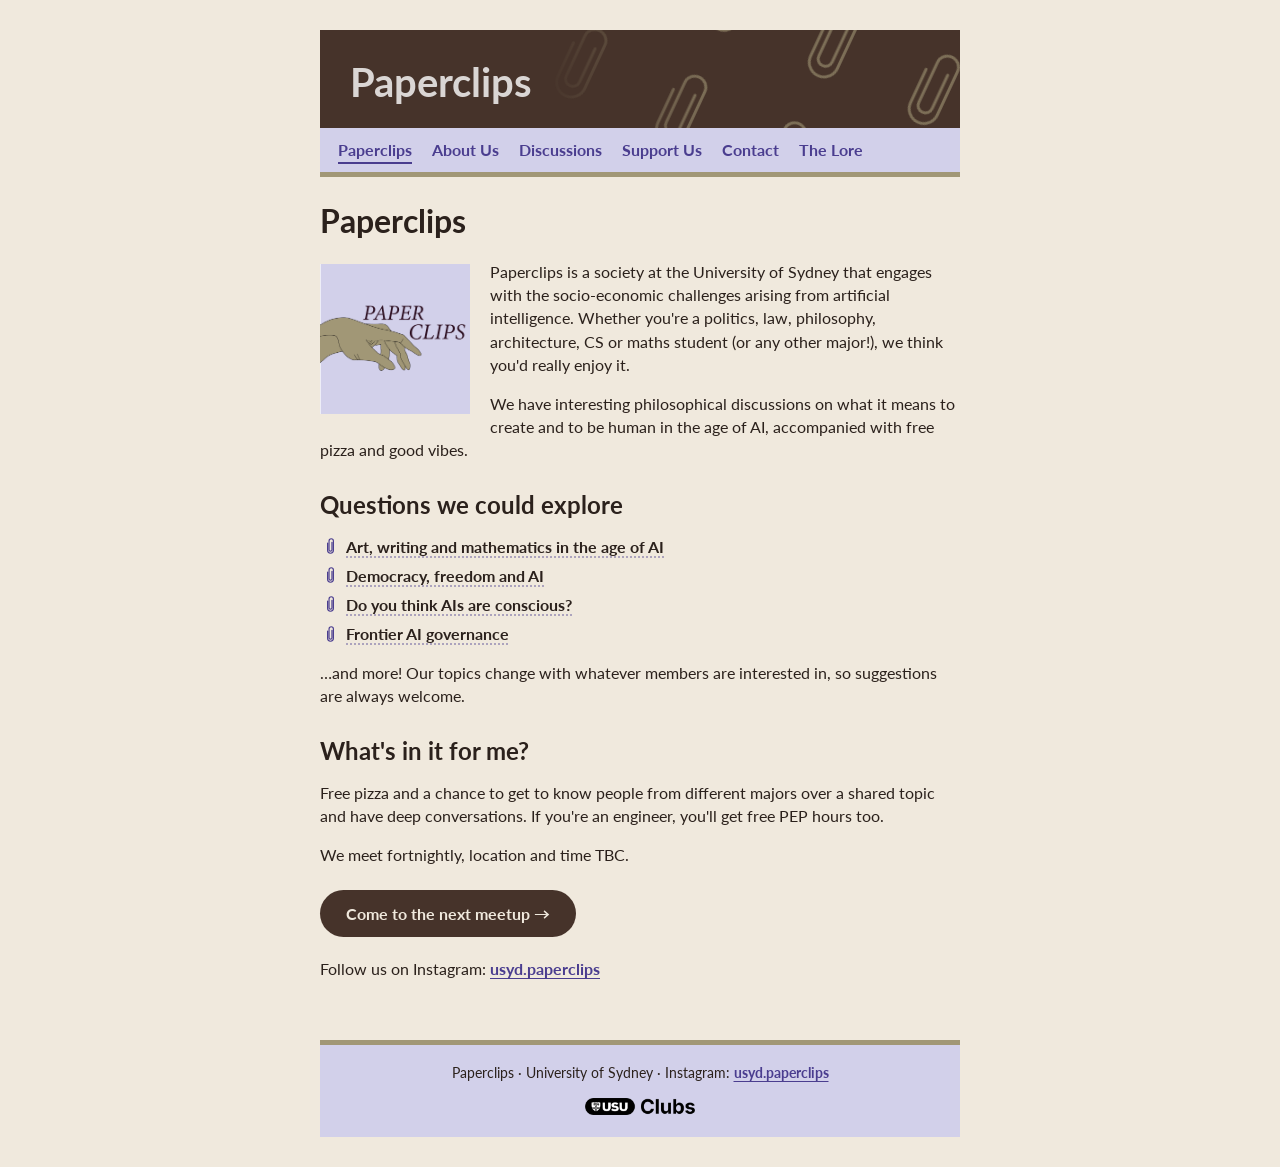
==== index.html @ 24644272 "update website with bio" ====
<!DOCTYPE html>
<html lang="en">
<head>
    <meta charset="utf-8">
    <meta name="viewport" content="width=device-width, initial-scale=1">
    <title>Paperclips</title>
    <link rel="icon" type="image/png" href="images/no-hand-paperclips-logo_Hand%20only.png">
    <link href="style.css" rel="stylesheet">
    <link rel="preconnect" href="https://fonts.gstatic.com">
    <link href="https://fonts.googleapis.com/css2?family=Lato:ital,wght@0,100;0,300;0,400;0,700;0,900;1,100;1,300;1,400;1,700;1,900&display=swap" rel="stylesheet">
</head>

<body>


    <header>

        <h1> Paperclips</h1>


    <nav>
       
        <a href="index.html" aria-current="page">Paperclips</a>
        <a href="about.html">About Us</a>
        <a href="discussions.html">Discussions</a>
        <a href="support.html">Support Us</a>
        <a href="contact.html">Contact</a>
        <a href="the-lore.html">The Lore</a>
    
    </nav> 

</header>

<h1> Paperclips</h1>
    
    <section>

    <img class="logo" src="images/pink-paperclips-logo-no-desc_Hand%20only.png" alt="Paperclips logo: a hand reaching towards the words Paper Clips" width="150" height="150">

    <p>Paperclips is a society at the University of Sydney that engages with the socio-economic challenges arising from artificial intelligence. Whether you're a politics,
    law, philosophy, architecture, CS or maths student (or any other major!), we think you'd really enjoy it.</p>
    
    <p>We have interesting philosophical discussions on what it means to create and to be human in the age of AI, accompanied with free pizza and good vibes.</p>

    <h2>Questions we could explore</h2>

    <ul class="topics">
        <li tabindex="0"><strong>Art, writing and mathematics in the age of AI</strong><span class="topic-question">What does it mean to make art, to create and to do academic research in the age of AI?</span></li>
        <li tabindex="0"><strong>Democracy, freedom and AI</strong><span class="topic-question">Does AI pose a risk to democracy?</span></li>
        <li tabindex="0"><strong>Do you think AIs are conscious?</strong><span class="topic-question">Are AIs conscious, and what does that mean for AI safety?</span></li>
        <li tabindex="0"><strong>Frontier AI governance</strong><span class="topic-question">Should we have open-source AI models, given the potential for misuse by bad actors?</span></li>
    </ul>

    <p>&hellip;and more! Our topics change with whatever members are interested in, so suggestions are always welcome.</p>

    <h2>What's in it for me?</h2>

    <p>Free pizza and a chance to get to know people from different majors over a shared topic and have deep
    conversations. If you're an engineer, you'll get free PEP hours too.</p>

   <p>We meet fortnightly, location and time TBC.</p> 

    <!-- PLACEHOLDER: add the next event or how to join -->
    <!-- <p class="placeholder">[Next event or how to join]</p> -->

    <a class="meetupbtn" href="https://www.instagram.com/usyd.paperclips/">Come to the next meetup &rarr;</a>

    <p>Follow us on Instagram: <a href="https://www.instagram.com/usyd.paperclips/">usyd.paperclips</a></p>

    </section>

<footer>
    <p>Paperclips &middot; University of Sydney &middot; Instagram: <a href="https://www.instagram.com/usyd.paperclips/">usyd.paperclips</a></p>
    <a class="footer-usu" href="https://usu.edu.au/" target="_blank" rel="noopener"><img src="images/usu-clubs-logo-black.png" alt="USU Clubs" width="110" height="17"></a>
</footer>

</body>
</html>
---- style.css ----
/* Lavender from the Paperclips logo */
:root{--lavender: #d2d0ea; --lavender-dark: #5e4fae; --brown: #3b2a1d}

html{background-color: lightgoldenrodyellow; overflow-y: scroll}

body{width: 50%; max-width: 720px; margin: auto}

nav{background-color:burlywood; padding: 12px 10px; border-bottom: 5px solid var(--lavender);}

a{margin-left: 10px; text-decoration: none; font-family: "Lato"; font-weight: 700;
}

a, a:visited{color: var(--brown)}

p a, li a{margin-left: 0; text-decoration: underline; text-decoration-thickness: 1px; text-decoration-color: var(--lavender-dark); text-underline-offset: 3px}

nav a{margin: 0 8px}

nav a[aria-current="page"]{text-decoration: underline; text-decoration-color: var(--lavender-dark);
    text-decoration-thickness: 1.5px; text-underline-offset: 6px}

a:hover{color: var(--lavender-dark)}

.p1{color:crimson}

.p2{color:blue}

p {font-family: "Lato"; line-height: 1.45;}

h1, h2, h3{font-family: "Lato";}

body > h1{margin: 24px 0 20px}

h2{margin: 28px 0 8px}

li{font-family: "Lato"; line-height: 1.45;}

ul{list-style: none; padding-left: 4px}

ul li{position: relative; padding-left: 22px}

ul li::before{

    content: ""; position: absolute; left: 2px; top: calc(0.725em - 8px);
    width: 9px; height: 16px; background: url("images/list-bullet.svg") no-repeat center / contain;
}


.photo-right{

    float: right; margin: 0 0 10px 20px;
}

aside{

    float:right; width:280px; display: block; text-align: center;
    background-color: var(--lavender); margin: 0 0 16px 24px; padding: 12px 16px;
    border-radius: 4px;
    font-family: "Lato";
}

.logo{

    float: left; margin: 4px 20px 12px 0
}

aside blockquote{margin: 8px 0 12px; font-style: italic; line-height: 1.5}

header{background-image:url("images/header-banner-brown.svg"); background-size: cover; padding-top: 28px; margin-top: 30px; }

header h1{color: rgb(255, 255, 255, 0.8); margin: 0 0 22px 30px; font-size: 40px;}

th, td {font-family: "Lato";

    border: solid black 1px; padding: 5px;
    text-align: center;

}

table{border-collapse: collapse;}

caption{
    font-family: "Lato"; font-size: 24px; padding: 10px; font-weight: 900;

}

th{

    background-color: saddlebrown;
    color: white;
}

img{max-width: 100%; height: auto;}


/* "The nerdy bit" dropdown */

details{

    background-color: var(--lavender); padding: 10px 16px; margin: 20px 0; clear: both;
    border-radius: 4px;
    font-family: "Lato";
}

summary{font-weight: 700; cursor: pointer;}

summary:hover{color: var(--lavender-dark)}

details p{margin-bottom: 4px}

/* Discussions page: one collapsible box per session */

.sessions details{margin: 12px 0}

.sessions summary{font-size: 17px}

.topics li{margin-bottom: 6px}

.topic-question{display: block; font-size: 14px; line-height: 1.4; opacity: 0.8}

/* On devices with a mouse, show each question as a tooltip on hover instead */
@media (hover: hover){

    .topics li strong{text-decoration: underline dotted rgba(74, 61, 143, 0.5); text-underline-offset: 4px; cursor: default}

    .topic-question{

        position: absolute; left: 22px; top: calc(100% + 4px); z-index: 5;
        width: max-content; max-width: 380px; padding: 8px 12px; border-radius: 6px;
        background-color: #e7e5f4; box-shadow: 0 3px 10px rgba(43, 33, 28, 0.18);
        opacity: 0; visibility: hidden; transition: opacity 0.15s;
    }

    .topics li:hover .topic-question, .topics li:focus .topic-question{opacity: 1; visibility: visible}
}

.session-question{display: block; font-size: 14px; font-weight: 400; line-height: 1.4; opacity: 0.8}

.session-question{margin: 4px 0 2px 18px}


.sessions details[open] summary{margin-bottom: 8px}

.signoff{font-style: italic}

/* Drawing (The Lore page) */

/* Drawing and logo side by side, same height (widths match the 4:3 and 1:1 image shapes) */
/* Images float left so the paragraph wraps beside and then underneath them */
.logo-row{display: flow-root; clear: both; margin: 12px 0 20px}

.logo-row > p{margin-top: 0}

.logo-pair{display: flex; gap: 10px; align-items: flex-start; float: left; width: 410px; margin: 4px 20px 8px 0}

.logo-pair figure.drawing{flex: 4 1 0; margin: 0; min-width: 0}

.logo-pair figure.logo-final{flex: 3 1 0}

figure.drawing{clear: both; margin: 20px 0}

figure.drawing img{display: block; width: 100%; border-radius: 4px}

figure.drawing figcaption{font-family: "Lato"; font-size: 14px; font-style: italic; margin-top: 6px; opacity: 0.8}

/* Quote box (The Lore page) */

blockquote.quote{

    clear: both; margin: 20px 0; padding: 14px 20px 6px;
    background-color: #e7e5f4; border-left: 4px solid #a19776; border-radius: 4px;
}

blockquote.quote p{font-style: italic; margin-top: 0}

blockquote.quote p.quote-source{font-style: normal; font-size: 14px; text-align: right}

.coming-soon{font-style: italic; opacity: 0.8}

[hidden]{display: none !important}


/* Gallery, based on the 2nd World Problems about us page */

.wholegallery{

    display: grid; grid-template-columns: 1fr;
    gap: 20px; margin: 24px 0;
}

/* One person per row: photo on the left, name, role and bio on the right */
div.gallery {
    display: grid; grid-template-columns: 200px 1fr; gap: 20px; align-items: start;
    background-color: white;
    padding: 12px;
    border: 1px solid rgba(70, 51, 42, 0.15);
}

div.gallery > a {
    display: block;
    margin: 0;
}

div.gallery img {
    display: block;
    width: 100%;
    aspect-ratio: 4 / 3; object-fit: cover; object-position: 50% 30%;
}

div.desc {
    padding: 2px 4px 4px 0;
    text-align: left;
    line-height: 1.45;
    font-family: "Lato";
    font-weight: 300;
}

div.desc .name{
    font-size: 20px;
    font-weight: 700;
}

div.desc p{margin: 0}

div.desc .name-role{font-weight: 400}

div.desc .role{margin: 2px 0 10px; opacity: 0.8}

.placeholder{background-color: yellow;}


/* Meetup button, based on the 2nd World Problems tickets button */

a.meetupbtn, a.meetupbtn:visited{

    display: inline-block; margin: 8px 0 4px; padding: 14px 26px;
    background-color: var(--brown); color: lightgoldenrodyellow;
    border-radius: 40px;
}

a.meetupbtn:hover{background-color: var(--lavender-dark); color: white}


/* Supported by (support page) */

.supporter{

    border-top: 1px solid rgba(59, 42, 29, 0.2); padding: 28px 4px 12px; margin: 0;
}

h2 + .supporter{margin-top: 20px}

a.supporter-logo{

    display: flex; align-items: center; gap: 14px; margin: 0 0 18px;
    font-size: 18px; font-weight: 900; color: var(--brown);
}

a.supporter-logo img{display: block; border-radius: 4px; height: auto}

a.supporter-logo:hover{color: var(--lavender-dark)}

.usu-clubs{width: 180px}

.supporter p{margin-top: 0}

.supporter p.disclaimer{font-size: 13px; color: #6b5a4b; line-height: 1.4}


/* How to join steps (contact page) */

ol.steps{padding-left: 22px}

ol.steps li{margin-bottom: 8px; padding-left: 4px}

ol.steps li::marker{font-weight: 900; color: var(--lavender-dark)}


/* Footer */

footer{

    margin: 60px 0 30px; padding: 4px 20px; background-color: burlywood;
    border-top: 5px solid var(--lavender); text-align: center; font-size: 14px;
}



footer a.footer-usu{display: inline-block; margin: 0 0 14px}

footer a.footer-usu img{display: block}

/* Responsive */

@media (max-width: 1100px){

    body{width: 80%}
}

@media (max-width: 700px){

    body{width: auto; margin: 0 16px}

    footer{margin-bottom: 16px}

    header{padding-top: 24px; margin-top: 0}

    header h1{margin: 0 0 18px 16px; font-size: 32px}

    nav{display: flex; flex-wrap: wrap; gap: 8px 0; padding: 10px 6px}

    aside{float: none; width: auto; margin: 0 0 20px}

    body > h1{margin: 20px 0 16px}

    .logo, .photo-right img{width: 110px}

    div.gallery{grid-template-columns: 110px 1fr; gap: 14px; padding: 10px}

    .logo-pair{float: none; width: 100%; margin: 0 0 12px}
}


/* ---------- Theme: four colours ----------
   Beige (page), brown (banner, button, stripes, text), lavender (nav, footer, boxes; from the logo)
   and one purple (links, bullets, underlines).
   Delete everything from here down to go back to the yellow and tan look. */

:root{--brown: #46332a; --lavender-dark: #4a3d8f}

html{background-color: #f0e9dd}

body{color: #2b211c}

header{background-image: url("images/header-banner-brown.svg")}

nav{background-color: var(--lavender); border-bottom-color: #a19776}

footer{background-color: var(--lavender); border-top-color: #a19776}

a, a:visited, nav a, nav a:visited{color: var(--lavender-dark)}

a:hover, nav a:hover{color: var(--brown)}

a.supporter-logo, a.supporter-logo:visited{color: var(--brown)}

a.supporter-logo:hover{color: var(--lavender-dark)}

details{background-color: #e7e5f4}

a.meetupbtn, a.meetupbtn:visited{background-color: var(--brown); color: #f0e9dd}

a.meetupbtn:hover{background-color: var(--lavender-dark); color: #ffffff}

.supporter{border-top-color: rgba(70, 51, 42, 0.2)}

.supporter p.disclaimer{color: #6e6259}

div.gallery{box-shadow: none}
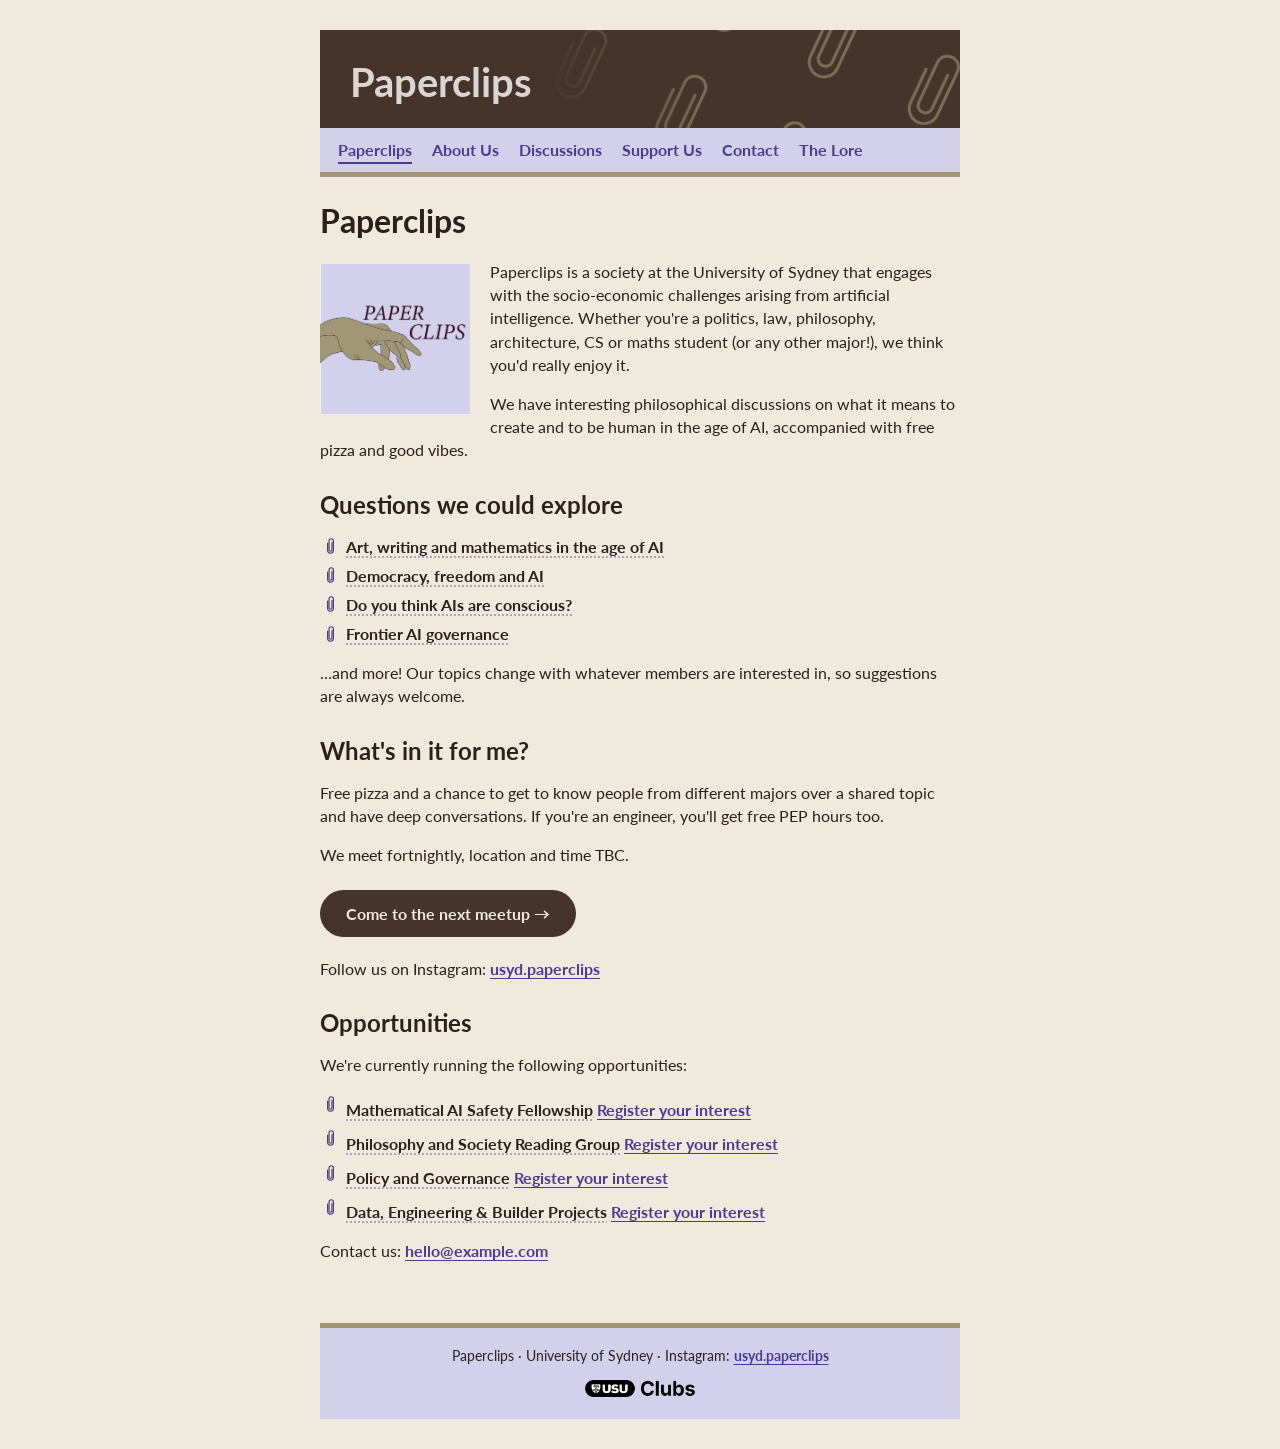
==== commit db30d1fa: "add fellowships" ====
--- a/index.html
+++ b/index.html
@@ -1,3 +1,4 @@
+
 <!DOCTYPE html>
 <html lang="en">
 <head>
@@ -26,20 +27,20 @@
         <a href="support.html">Support Us</a>
         <a href="contact.html">Contact</a>
         <a href="the-lore.html">The Lore</a>
-    
+       
     </nav> 
 
 </header>
 
 <h1> Paperclips</h1>
-    
+   
     <section>
 
     <img class="logo" src="images/pink-paperclips-logo-no-desc_Hand%20only.png" alt="Paperclips logo: a hand reaching towards the words Paper Clips" width="150" height="150">
 
     <p>Paperclips is a society at the University of Sydney that engages with the socio-economic challenges arising from artificial intelligence. Whether you're a politics,
     law, philosophy, architecture, CS or maths student (or any other major!), we think you'd really enjoy it.</p>
-    
+   
     <p>We have interesting philosophical discussions on what it means to create and to be human in the age of AI, accompanied with free pizza and good vibes.</p>
 
     <h2>Questions we could explore</h2>
@@ -58,8 +59,8 @@
     <p>Free pizza and a chance to get to know people from different majors over a shared topic and have deep
     conversations. If you're an engineer, you'll get free PEP hours too.</p>
 
-   <p>We meet fortnightly, location and time TBC.</p> 
-
+    <p>We meet fortnightly, location and time TBC.</p> 
+   
     <!-- PLACEHOLDER: add the next event or how to join -->
     <!-- <p class="placeholder">[Next event or how to join]</p> -->
 
@@ -67,6 +68,37 @@
 
     <p>Follow us on Instagram: <a href="https://www.instagram.com/usyd.paperclips/">usyd.paperclips</a></p>
 
+    <!-- NEW: Opportunities section -->
+    <h2>Opportunities</h2>
+
+    <p>We're currently running the following opportunities:</p>
+
+    <ul class="topics">
+        <li>
+            <strong>Mathematical AI Safety Fellowship</strong>
+            <span class="topic-question">For students interested in mathematical approaches to AI safety.</span>
+            <a href="https://docs.google.com/forms/d/e/1FAIpQLSd0HdJCsC115M8-3KQG_czyetFsshdnopwiMtdRcU6tb6XfFw/viewform?usp=header">Register your interest</a>
+        </li>
+        <li>
+            <strong>Philosophy and Society Reading Group</strong>
+            <span class="topic-question">For students interested in philosophy, politics and economics.</span>
+            <a href="https://docs.google.com/forms/d/e/1FAIpQLSfQAjgFDLA8wmqpj9tPy1MmgbXg_kN8RrXuscvgL9BtoT7dKg/viewform">Register your interest</a>
+        </li>
+        <li>
+            <strong>Policy and Governance</strong>
+            <span class="topic-question">For law students interested in AI policy and governance.</span>
+            <a href="https://docs.google.com/forms/d/e/1FAIpQLSeC0H_7Jf14LcJsI6BgXFXwbjCmfyPPr9kBUhe0p3Qluz-7aw/viewform?usp=header">Register your interest</a>
+        </li>
+        <li>
+            <strong>Data, Engineering & Builder Projects</strong>
+            <span class="topic-question">For students interested in engineering and hands-on AI safety projects.</span>
+            <a href="https://docs.google.com/forms/d/e/1FAIpQLScNR5OGdzuRPFf-QtGlchyc0naaPwp5fLJLEmB8YsPOtaQLbA/viewform?usp=header">Register your interest</a>
+        </li>
+    </ul>
+
+    <!-- NEW: Placeholder email -->
+    <p>Contact us: <a href="mailto:usyd.paperclips@gmail.com">hello@example.com</a></p>
+   
     </section>
 
 <footer>
--- a/style.css
+++ b/style.css
@@ -191,7 +191,7 @@
 /* One person per row: photo on the left, name, role and bio on the right */
 div.gallery {
     display: grid; grid-template-columns: 200px 1fr; gap: 20px; align-items: start;
-    background-color: white;
+    background-color: #e2dfff90;
     padding: 12px;
     border: 1px solid rgba(70, 51, 42, 0.15);
 }
@@ -357,3 +357,9 @@
 .supporter p.disclaimer{color: #6e6259}
 
 div.gallery{box-shadow: none}
+
+/* Opportunities section */
+.topics li > a {
+    display: inline-block;
+    margin-top: 5px;
+}
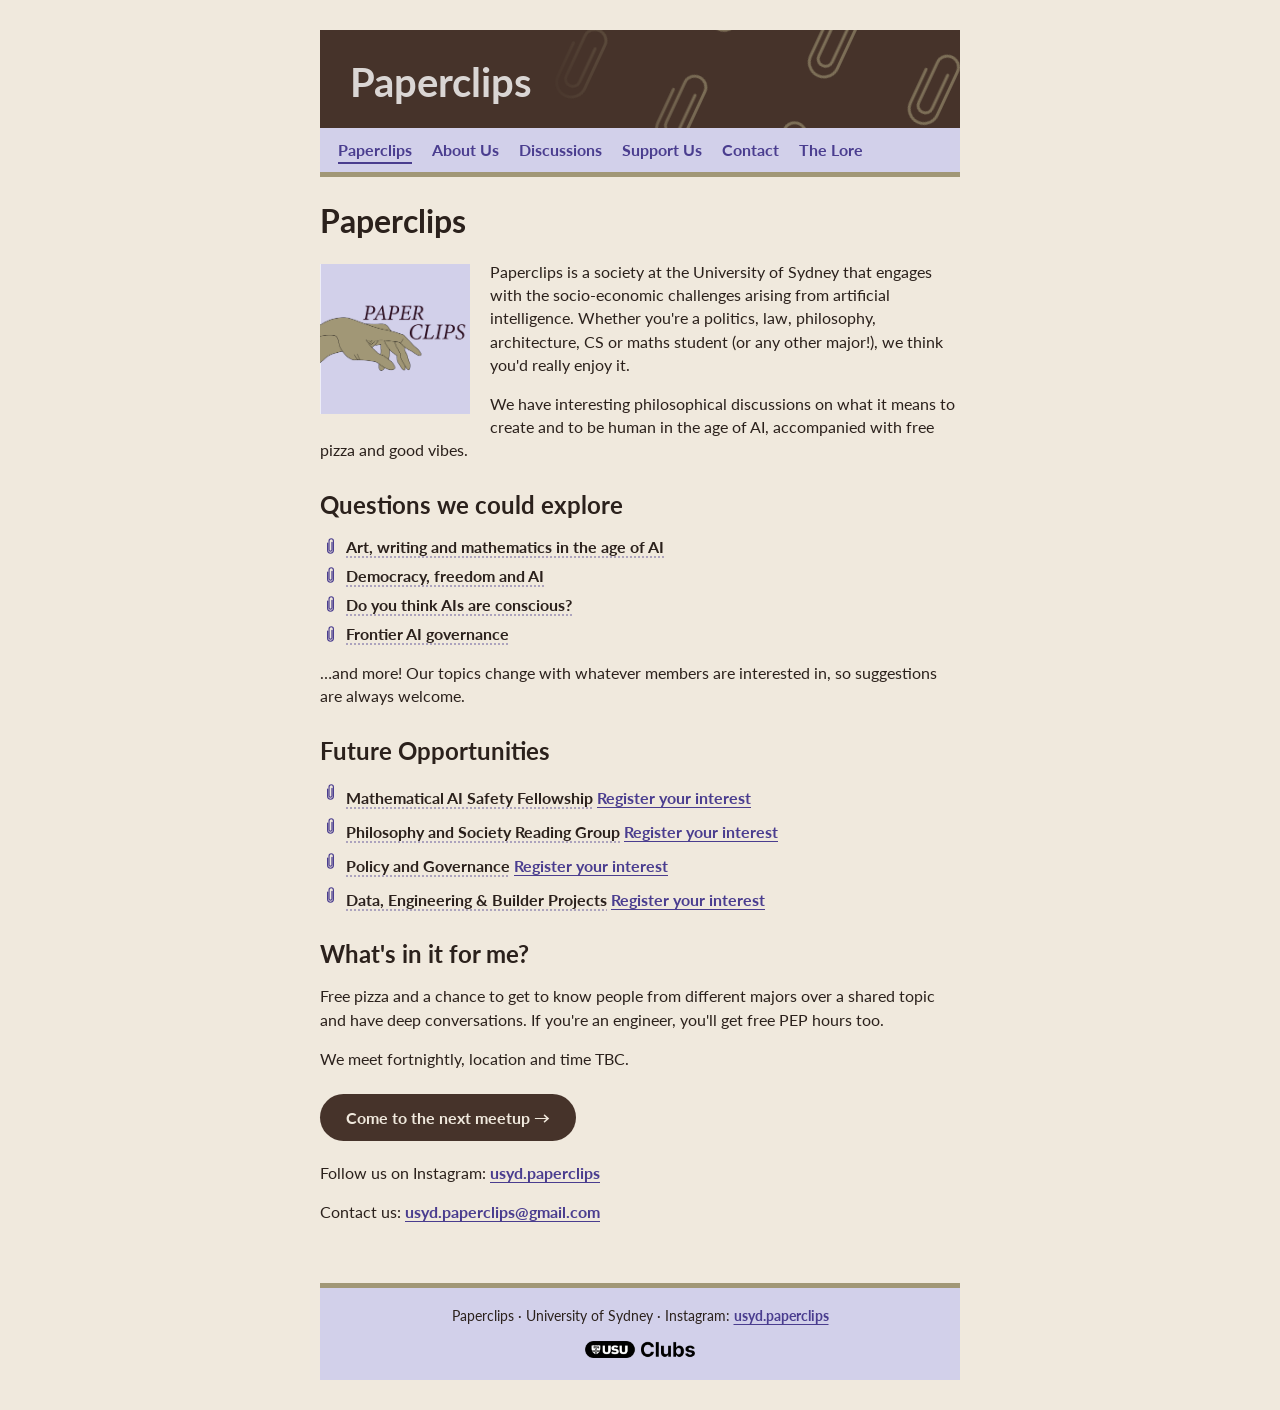
==== commit eecafed4: "reorder and update content" ====
--- a/index.html
+++ b/index.html
@@ -54,24 +54,8 @@
 
     <p>&hellip;and more! Our topics change with whatever members are interested in, so suggestions are always welcome.</p>
 
-    <h2>What's in it for me?</h2>
-
-    <p>Free pizza and a chance to get to know people from different majors over a shared topic and have deep
-    conversations. If you're an engineer, you'll get free PEP hours too.</p>
-
-    <p>We meet fortnightly, location and time TBC.</p> 
-   
-    <!-- PLACEHOLDER: add the next event or how to join -->
-    <!-- <p class="placeholder">[Next event or how to join]</p> -->
-
-    <a class="meetupbtn" href="https://www.instagram.com/usyd.paperclips/">Come to the next meetup &rarr;</a>
-
-    <p>Follow us on Instagram: <a href="https://www.instagram.com/usyd.paperclips/">usyd.paperclips</a></p>
-
-    <!-- NEW: Opportunities section -->
-    <h2>Opportunities</h2>
-
-    <p>We're currently running the following opportunities:</p>
+   <!-- NEW: Opportunities section -->
+    <h2>Future Opportunities</h2>
 
     <ul class="topics">
         <li>
@@ -96,8 +80,22 @@
         </li>
     </ul>
 
+    <h2>What's in it for me?</h2>
+
+    <p>Free pizza and a chance to get to know people from different majors over a shared topic and have deep
+    conversations. If you're an engineer, you'll get free PEP hours too.</p>
+
+    <p>We meet fortnightly, location and time TBC.</p> 
+   
+    <!-- PLACEHOLDER: add the next event or how to join -->
+    <!-- <p class="placeholder">[Next event or how to join]</p> -->
+
+    <a class="meetupbtn" href="https://www.instagram.com/usyd.paperclips/">Come to the next meetup &rarr;</a>
+
+    <p>Follow us on Instagram: <a href="https://www.instagram.com/usyd.paperclips/">usyd.paperclips</a></p>
+
     <!-- NEW: Placeholder email -->
-    <p>Contact us: <a href="mailto:usyd.paperclips@gmail.com">hello@example.com</a></p>
+    <p>Contact us: <a href="mailto:usyd.paperclips@gmail.com">usyd.paperclips@gmail.com</a></p>
    
     </section>
 
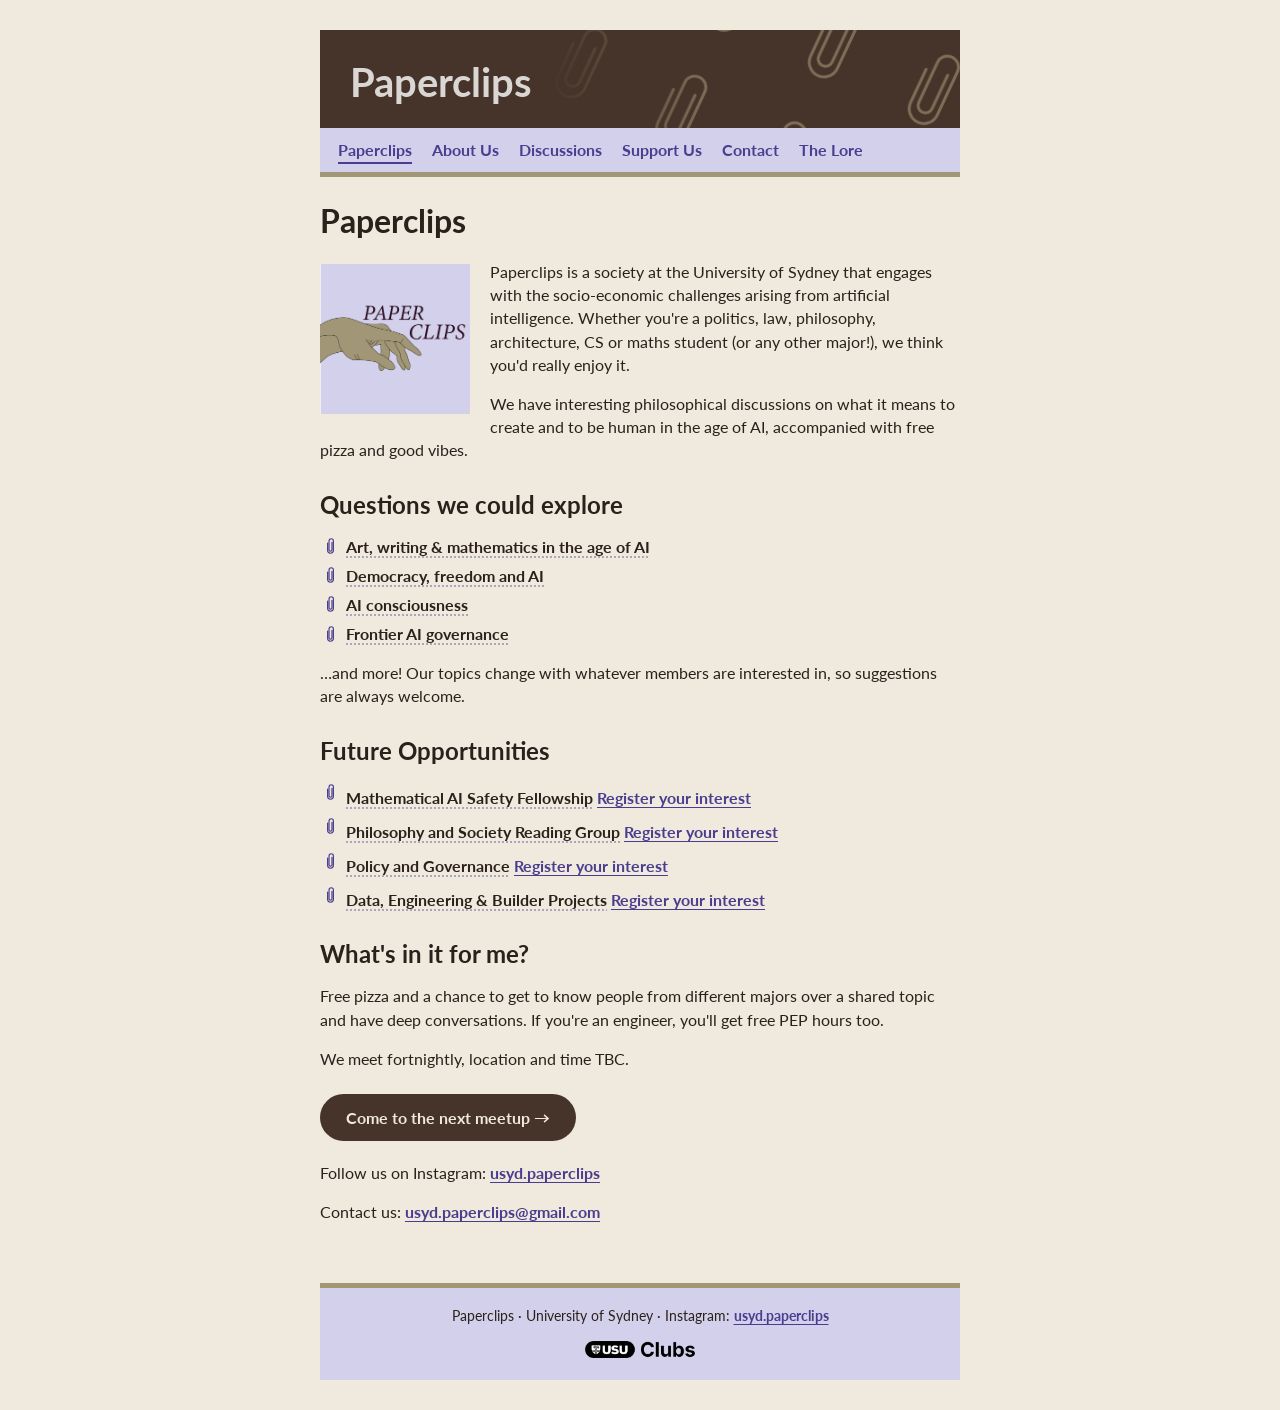
==== commit e6a42220: "update text" ====
--- a/index.html
+++ b/index.html
@@ -46,9 +46,9 @@
     <h2>Questions we could explore</h2>
 
     <ul class="topics">
-        <li tabindex="0"><strong>Art, writing and mathematics in the age of AI</strong><span class="topic-question">What does it mean to make art, to create and to do academic research in the age of AI?</span></li>
+        <li tabindex="0"><strong>Art, writing & mathematics in the age of AI</strong><span class="topic-question">What does it mean to make art, to create and to do academic research in the age of AI?</span></li>
         <li tabindex="0"><strong>Democracy, freedom and AI</strong><span class="topic-question">Does AI pose a risk to democracy?</span></li>
-        <li tabindex="0"><strong>Do you think AIs are conscious?</strong><span class="topic-question">Are AIs conscious, and what does that mean for AI safety?</span></li>
+        <li tabindex="0"><strong>AI consciousness</strong><span class="topic-question">Are AIs conscious, and what does that mean for AI safety?</span></li>
         <li tabindex="0"><strong>Frontier AI governance</strong><span class="topic-question">Should we have open-source AI models, given the potential for misuse by bad actors?</span></li>
     </ul>
 
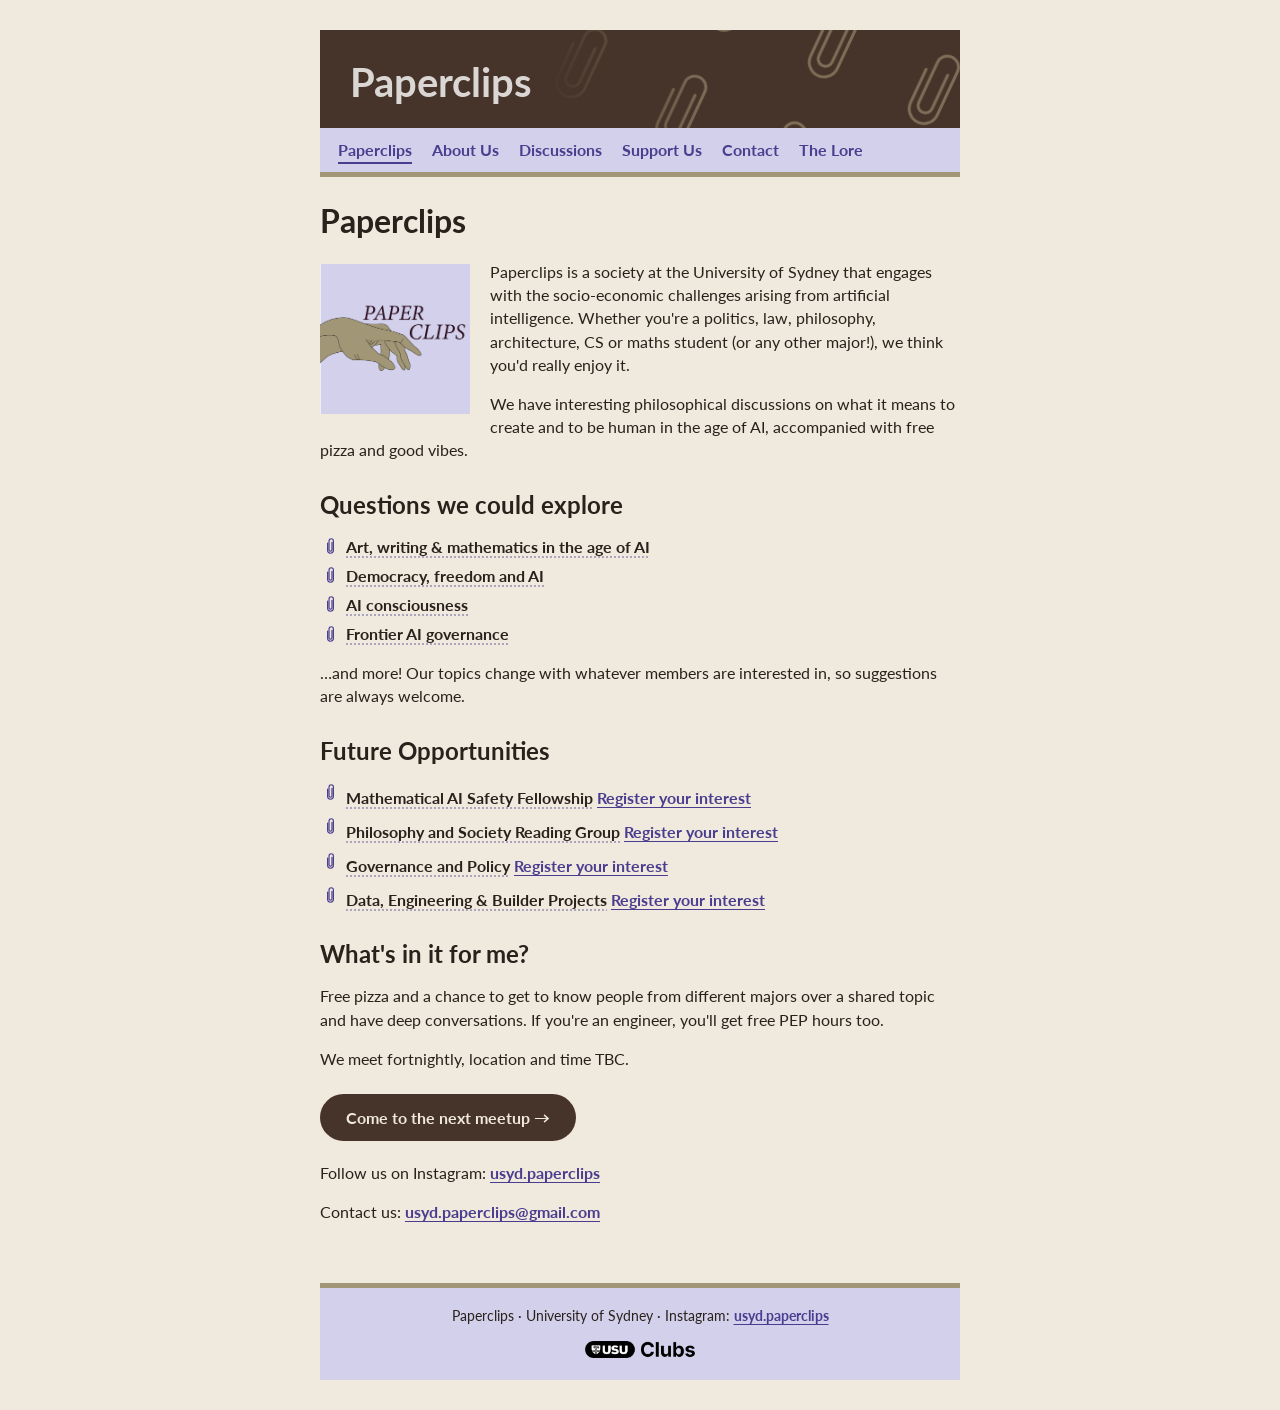
==== commit a207a42b: "update text" ====
--- a/index.html
+++ b/index.html
@@ -69,7 +69,7 @@
             <a href="https://docs.google.com/forms/d/e/1FAIpQLSfQAjgFDLA8wmqpj9tPy1MmgbXg_kN8RrXuscvgL9BtoT7dKg/viewform">Register your interest</a>
         </li>
         <li>
-            <strong>Policy and Governance</strong>
+            <strong>Governance and Policy</strong>
             <span class="topic-question">For law students interested in AI policy and governance.</span>
             <a href="https://docs.google.com/forms/d/e/1FAIpQLSeC0H_7Jf14LcJsI6BgXFXwbjCmfyPPr9kBUhe0p3Qluz-7aw/viewform?usp=header">Register your interest</a>
         </li>
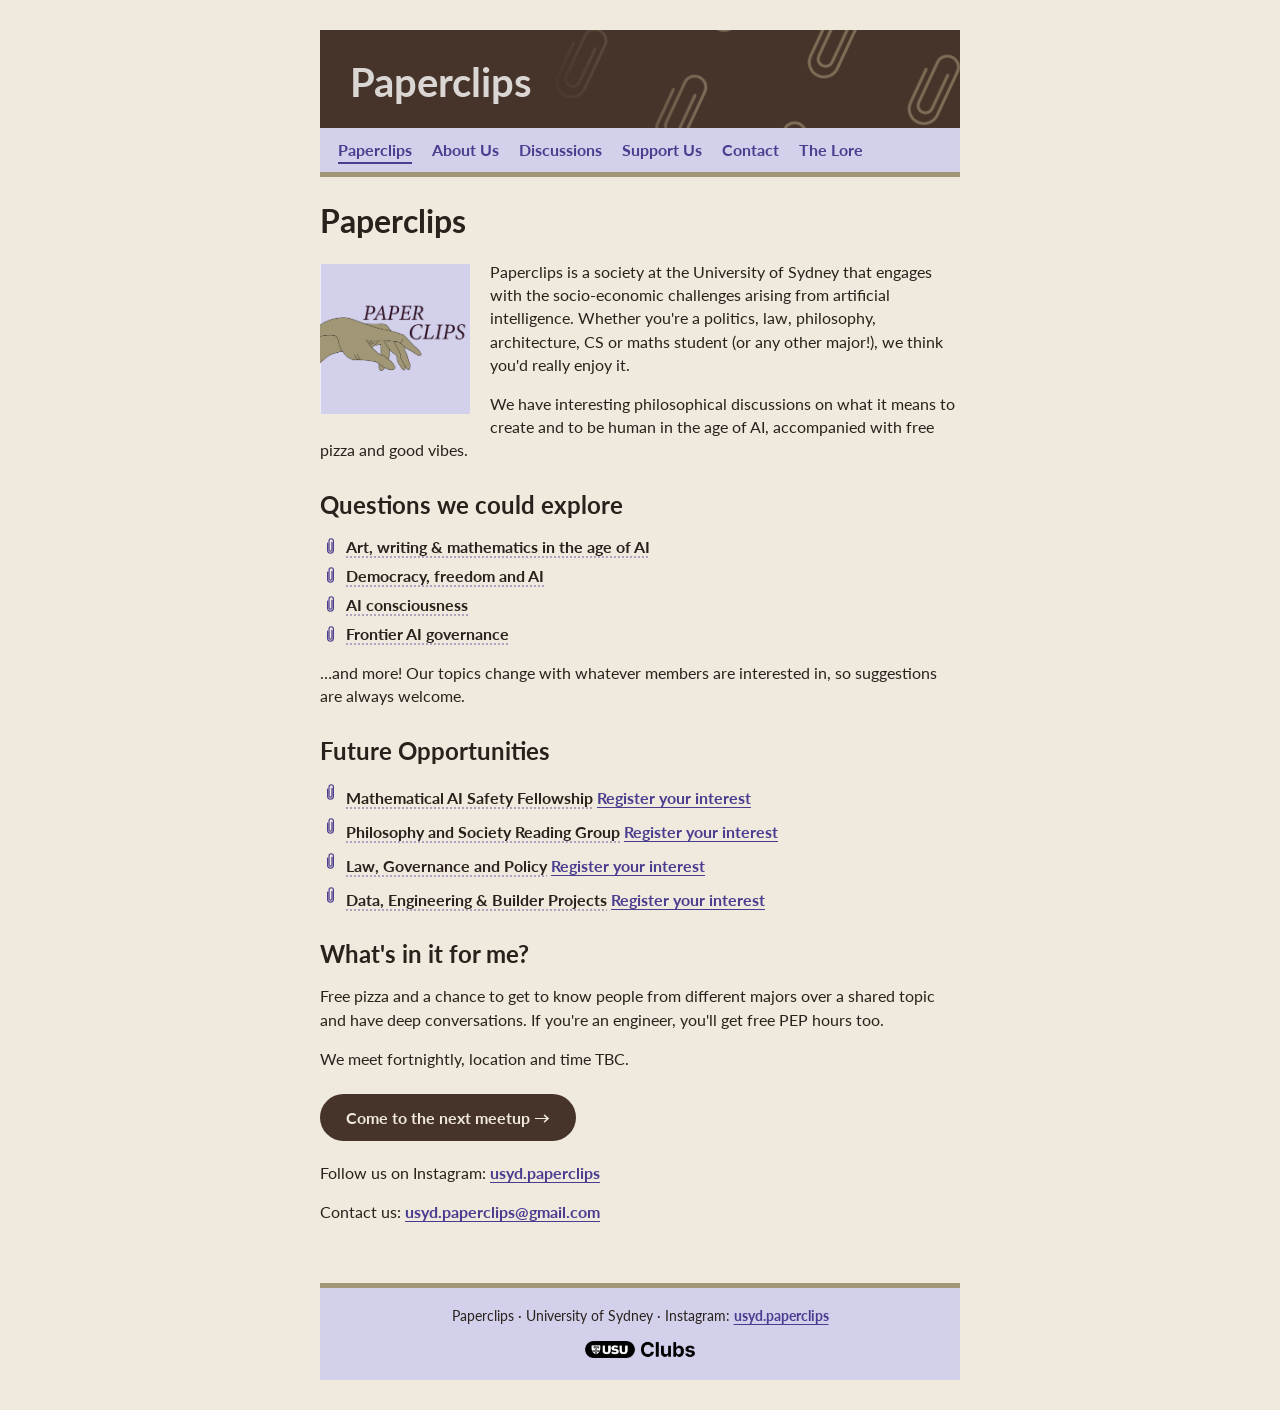
==== commit ec3a426b: "added law" ====
--- a/index.html
+++ b/index.html
@@ -69,14 +69,14 @@
             <a href="https://docs.google.com/forms/d/e/1FAIpQLSfQAjgFDLA8wmqpj9tPy1MmgbXg_kN8RrXuscvgL9BtoT7dKg/viewform">Register your interest</a>
         </li>
         <li>
-            <strong>Governance and Policy</strong>
+            <strong>Law, Governance and Policy</strong>
             <span class="topic-question">For law students interested in AI policy and governance.</span>
-            <a href="https://docs.google.com/forms/d/e/1FAIpQLSeC0H_7Jf14LcJsI6BgXFXwbjCmfyPPr9kBUhe0p3Qluz-7aw/viewform?usp=header">Register your interest</a>
+            <a href="https://docs.google.com/forms/d/e/1FAIpQLScNR5OGdzuRPFf-QtGlchyc0naaPwp5fLJLEmB8YsPOtaQLbA/viewform?usp=header">Register your interest</a>
         </li>
         <li>
             <strong>Data, Engineering & Builder Projects</strong>
             <span class="topic-question">For students interested in engineering and hands-on AI safety projects.</span>
-            <a href="https://docs.google.com/forms/d/e/1FAIpQLScNR5OGdzuRPFf-QtGlchyc0naaPwp5fLJLEmB8YsPOtaQLbA/viewform?usp=header">Register your interest</a>
+            <a href="https://docs.google.com/forms/d/e/1FAIpQLSeC0H_7Jf14LcJsI6BgXFXwbjCmfyPPr9kBUhe0p3Qluz-7aw/viewform?usp=header">Register your interest</a>
         </li>
     </ul>
 
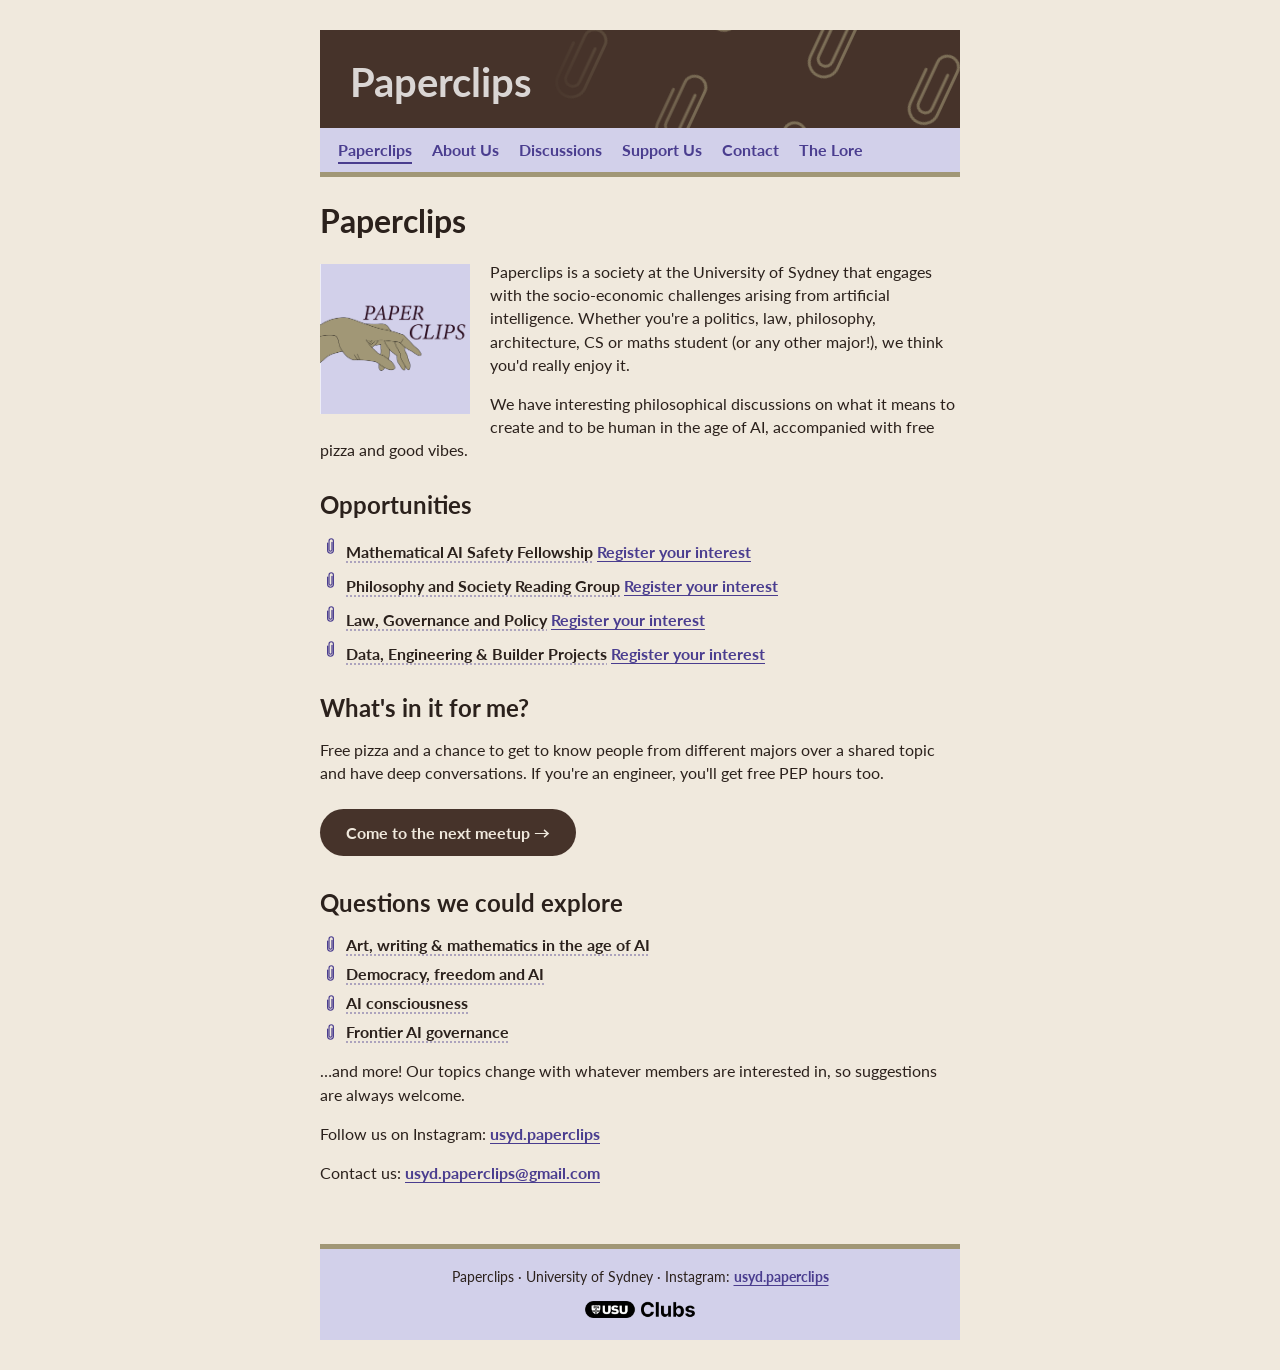
==== commit e3695792: "rearranged" ====
--- a/index.html
+++ b/index.html
@@ -43,19 +43,8 @@
    
     <p>We have interesting philosophical discussions on what it means to create and to be human in the age of AI, accompanied with free pizza and good vibes.</p>
 
-    <h2>Questions we could explore</h2>
-
-    <ul class="topics">
-        <li tabindex="0"><strong>Art, writing & mathematics in the age of AI</strong><span class="topic-question">What does it mean to make art, to create and to do academic research in the age of AI?</span></li>
-        <li tabindex="0"><strong>Democracy, freedom and AI</strong><span class="topic-question">Does AI pose a risk to democracy?</span></li>
-        <li tabindex="0"><strong>AI consciousness</strong><span class="topic-question">Are AIs conscious, and what does that mean for AI safety?</span></li>
-        <li tabindex="0"><strong>Frontier AI governance</strong><span class="topic-question">Should we have open-source AI models, given the potential for misuse by bad actors?</span></li>
-    </ul>
-
-    <p>&hellip;and more! Our topics change with whatever members are interested in, so suggestions are always welcome.</p>
-
    <!-- NEW: Opportunities section -->
-    <h2>Future Opportunities</h2>
+    <h2>Opportunities</h2>
 
     <ul class="topics">
         <li>
@@ -84,13 +73,22 @@
 
     <p>Free pizza and a chance to get to know people from different majors over a shared topic and have deep
     conversations. If you're an engineer, you'll get free PEP hours too.</p>
-
-    <p>We meet fortnightly, location and time TBC.</p> 
    
     <!-- PLACEHOLDER: add the next event or how to join -->
     <!-- <p class="placeholder">[Next event or how to join]</p> -->
 
     <a class="meetupbtn" href="https://www.instagram.com/usyd.paperclips/">Come to the next meetup &rarr;</a>
+
+    <h2>Questions we could explore</h2>
+
+    <ul class="topics">
+        <li tabindex="0"><strong>Art, writing & mathematics in the age of AI</strong><span class="topic-question">What does it mean to make art, to create and to do academic research in the age of AI?</span></li>
+        <li tabindex="0"><strong>Democracy, freedom and AI</strong><span class="topic-question">Does AI pose a risk to democracy?</span></li>
+        <li tabindex="0"><strong>AI consciousness</strong><span class="topic-question">Are AIs conscious, and what does that mean for AI safety?</span></li>
+        <li tabindex="0"><strong>Frontier AI governance</strong><span class="topic-question">Should we have open-source AI models, given the potential for misuse by bad actors?</span></li>
+    </ul>
+
+    <p>&hellip;and more! Our topics change with whatever members are interested in, so suggestions are always welcome.</p>
 
     <p>Follow us on Instagram: <a href="https://www.instagram.com/usyd.paperclips/">usyd.paperclips</a></p>
 
